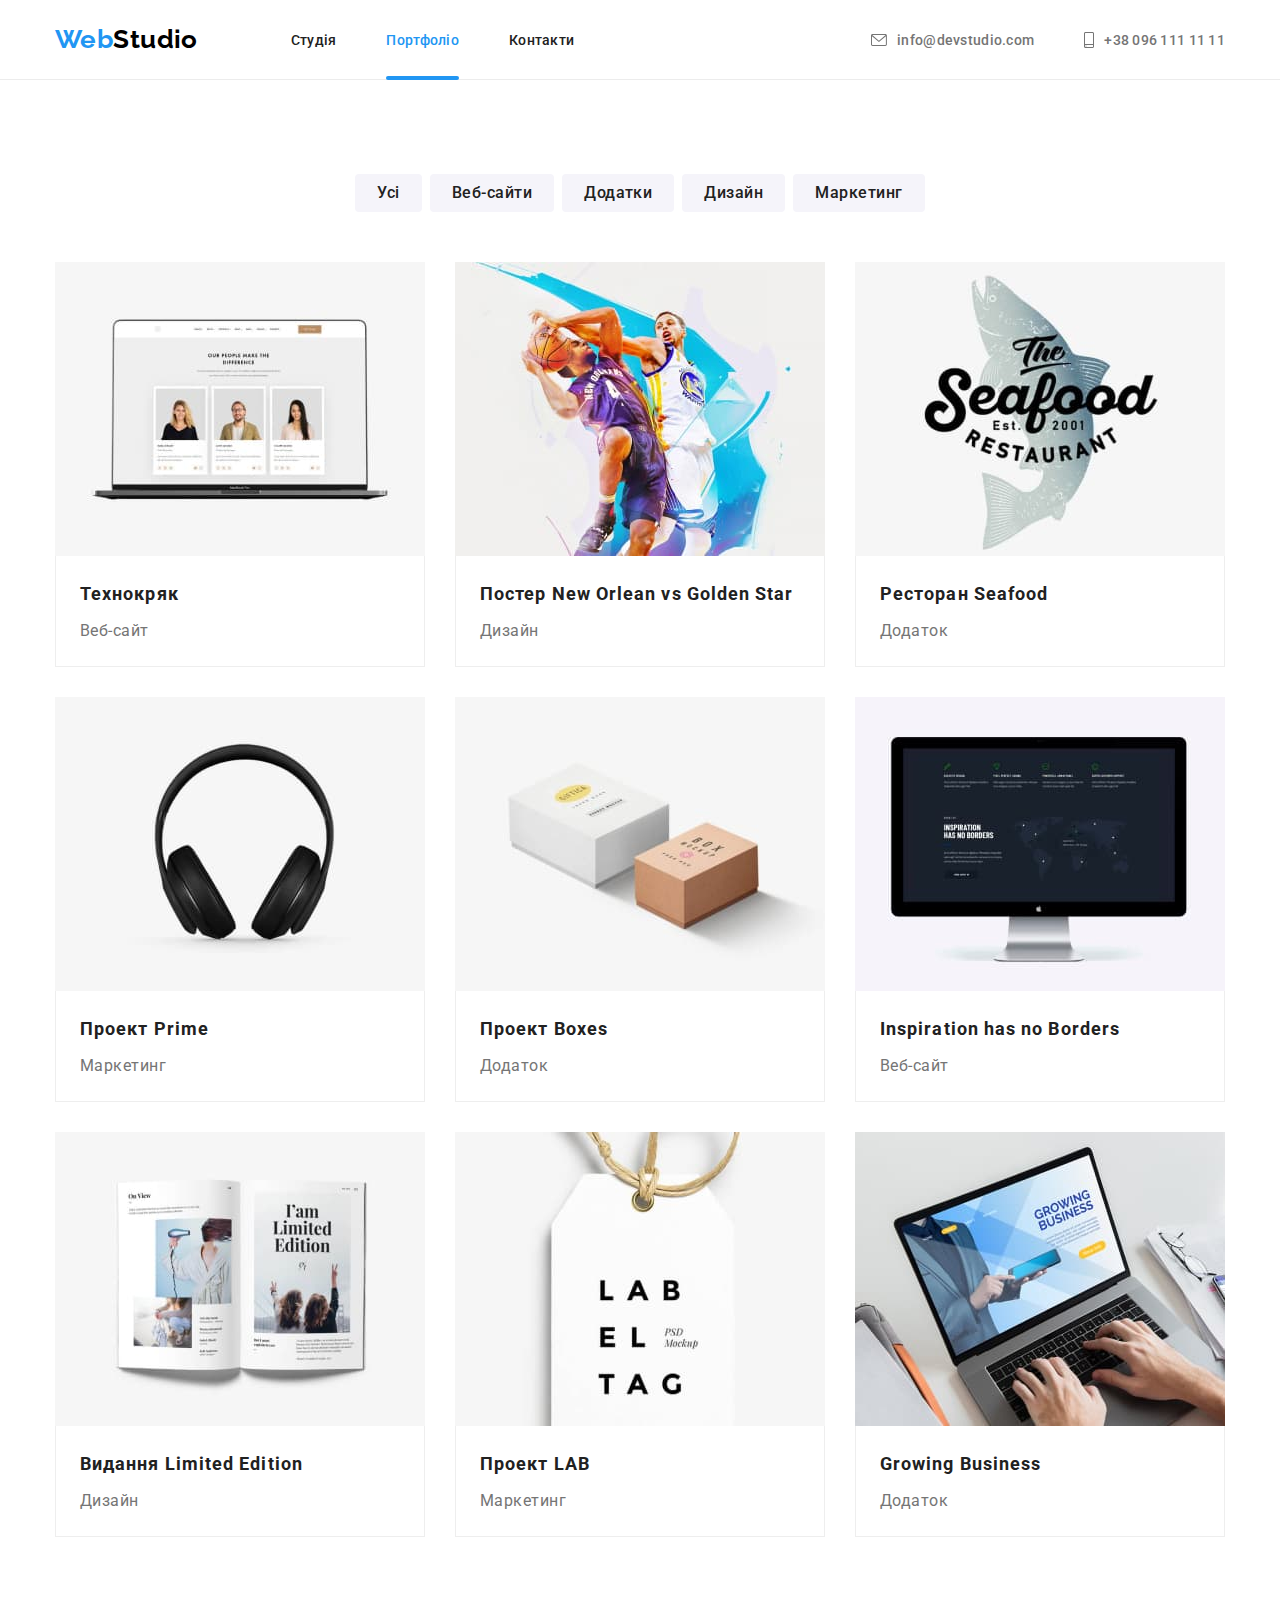
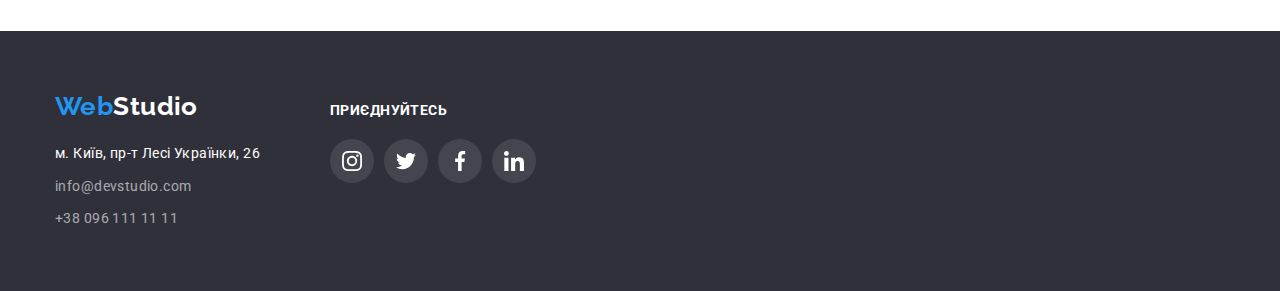
==== portfolio.html @ cc9f0493 "створив репозиторій ДЗ 6" ====
<!DOCTYPE html>
<html lang="uk">
  <head>
    <meta charset="UTF-8" />
    <meta http-equiv="X-UA-Compatible" content="IE=edge" />
    <meta name="viewport" content="width=device-width, initial-scale=1.0" />
    <title>Document</title>
    <link rel="preconnect" href="https://fonts.googleapis.com" />
    <link rel="preconnect" href="https://fonts.gstatic.com" crossorigin />
    <link
      href="https://fonts.googleapis.com/css2?family=Raleway:wght@700&family=Roboto:wght@400;500;700;900&display=swap"
      rel="stylesheet"
    />
    <link
      rel="stylesheet"
      href="https://cdnjs.cloudflare.com/ajax/libs/modern-normalize/1.1.0/modern-normalize.min.css"
    />
    <link rel="stylesheet" href="./css/styles.css" />
  </head>
  <body>
    <!-- шапка   -->
    <header class="page-header">
      <div class="container main-nav">
        <nav class="page-nav">
          <a href="./index.html" class="logo page-logo">Web<span class="studio">Studio</span></a>
          <ul class="site-nav list">
            <li class="main-list"><a href="./index.html" class="link nav-link">Студія</a></li>
            <li class="main-list">
              <a href="./index.html" class="link current nav-link">Портфоліо</a>
            </li>
            <li class="main-list"><a href="./index.html" class="link nav-link">Контакти</a></li>
          </ul>
        </nav>
        <ul class="contact list">
          <li class="main-contact">
            <a class="contact-link" href="mailto:info@devstudio.com"
              ><svg class="icon-contact" width="16px" height="12px">
                <use href="./images/symbol-defs.svg#icon-icon-envelope"></use></svg
              >info@devstudio.com</a
            >
          </li>
          <li class="main-contact">
            <a class="contact-link" href="tel:+380961111111"
              ><svg class="icon-contact" width="10px" height="16px">
                <use href="./images/symbol-defs.svg#icon-icon-smartphone"></use></svg
              >+38 096 111 11 11</a
            >
          </li>
        </ul>
      </div>
    </header>
    <!-- головне   -->
    <main>
      <section class="section portfolio">
        <div class="container">
          <h1 class="visually-hidden">Портфоліо</h1>
          <ul class="list button-secodary">
            <li class="btn-secodary"><button type="button" class="button secodary">Усі</button></li>
            <li class="btn-secodary">
              <button type="button" class="button secodary">Веб-сайти</button>
            </li>
            <li class="btn-secodary">
              <button type="button" class="button secodary">Додатки</button>
            </li>
            <li class="btn-secodary">
              <button type="button" class="button secodary">Дизайн</button>
            </li>
            <li class="btn-secodary">
              <button type="button" class="button secodary">Маркетинг</button>
            </li>
          </ul>
          <ul class="sidebar list">
            <li class="sidebar-list">
              <a class="portfolio-link" href="">
                <div class="portfolio-thumb">
                  <img src="./images/technokryak.jpg" alt="Технокряк" width="370" />
                  <div class="portfolio-overlay">
                    <p class="portfolio-actions">
                      Ресурс пропонує комплексні пропозиції з різним рівнем функціоналу та сервісів.
                      Все це дозволить відвідувачу отримати вичерпні відомості про компанію чи
                      приватну особу.
                    </p>
                  </div>
                </div>

                <div class="sidebar-text">
                  <h2 class="subject">Технокряк</h2>
                  <p>Веб-сайт</p>
                </div>
              </a>
            </li>
            <li class="sidebar-list">
              <a class="portfolio-link" href="">
                <div class="portfolio-thumb">
                  <img
                    src="./images/poster.jpg"
                    alt=" Постер New Orlean vs Golden Star "
                    width="370"
                  />
                  <div class="portfolio-overlay">
                    <p class="portfolio-actions">
                      Ресурс пропонує комплексні пропозиції з різним рівнем функціоналу та сервісів.
                      Все це дозволить відвідувачу отримати вичерпні відомості про компанію чи
                      приватну особу.
                    </p>
                  </div>
                </div>

                <div class="sidebar-text">
                  <h2>Постер New Orlean vs Golden Star</h2>
                  <p>Дизайн</p>
                </div>
              </a>
            </li>
            <li class="sidebar-list">
              <a class="portfolio-link" href="">
                <div class="portfolio-thumb">
                  <img src="./images/seafood.jpg" alt=" Ресторан Seafood " width="370" />
                  <div class="portfolio-overlay">
                    <p class="portfolio-actions">
                      Ресурс пропонує комплексні пропозиції з різним рівнем функціоналу та сервісів.
                      Все це дозволить відвідувачу отримати вичерпні відомості про компанію чи
                      приватну особу.
                    </p>
                  </div>
                </div>

                <div class="sidebar-text">
                  <h2>Ресторан Seafood</h2>
                  <p>Додаток</p>
                </div>
              </a>
            </li>
            <li class="sidebar-list">
              <a class="portfolio-link" href="">
                <div class="portfolio-thumb">
                  <img src="./images/prime.jpg" alt=" Проект Prime " width="370" />
                  <div class="portfolio-overlay">
                    <p class="portfolio-actions">
                      Ресурс пропонує комплексні пропозиції з різним рівнем функціоналу та сервісів.
                      Все це дозволить відвідувачу отримати вичерпні відомості про компанію чи
                      приватну особу.
                    </p>
                  </div>
                </div>

                <div class="sidebar-text">
                  <h2>Проект Prime</h2>
                  <p>Маркетинг</p>
                </div>
              </a>
            </li>
            <li class="sidebar-list">
              <a class="portfolio-link" href="">
                <div class="portfolio-thumb">
                  <img src="./images/boxes.jpg" alt=" Проект Boxes " width="370" />
                  <div class="portfolio-overlay">
                    <p class="portfolio-actions">
                      Ресурс пропонує комплексні пропозиції з різним рівнем функціоналу та сервісів.
                      Все це дозволить відвідувачу отримати вичерпні відомості про компанію чи
                      приватну особу.
                    </p>
                  </div>
                </div>

                <div class="sidebar-text">
                  <h2>Проект Boxes</h2>
                  <p>Додаток</p>
                </div>
              </a>
            </li>
            <li class="sidebar-list">
              <a class="portfolio-link" href="">
                <div class="portfolio-thumb">
                  <img src="./images/borders.jpg" alt=" Inspiration has no Borders " width="370" />
                  <div class="portfolio-overlay">
                    <p class="portfolio-actions">
                      Ресурс пропонує комплексні пропозиції з різним рівнем функціоналу та сервісів.
                      Все це дозволить відвідувачу отримати вичерпні відомості про компанію чи
                      приватну особу.
                    </p>
                  </div>
                </div>

                <div class="sidebar-text">
                  <h2>Inspiration has no Borders</h2>
                  <p>Веб-сайт</p>
                </div>
              </a>
            </li>
            <li class="sidebar-list">
              <a class="portfolio-link" href="">
                <div class="portfolio-thumb">
                  <img src="./images/limited.jpg" alt=" Видання Limited Edition " width="370" />
                  <div class="portfolio-overlay">
                    <p class="portfolio-actions">
                      Ресурс пропонує комплексні пропозиції з різним рівнем функціоналу та сервісів.
                      Все це дозволить відвідувачу отримати вичерпні відомості про компанію чи
                      приватну особу.
                    </p>
                  </div>
                </div>

                <div class="sidebar-text">
                  <h2>Видання Limited Edition</h2>
                  <p>Дизайн</p>
                </div>
              </a>
            </li>
            <li class="sidebar-list">
              <a class="portfolio-link" href="">
                <div class="portfolio-thumb">
                  <img src="./images/lab.jpg" alt=" Проект LAB " width="370" />
                  <div class="portfolio-overlay">
                    <p class="portfolio-actions">
                      Ресурс пропонує комплексні пропозиції з різним рівнем функціоналу та сервісів.
                      Все це дозволить відвідувачу отримати вичерпні відомості про компанію чи
                      приватну особу.
                    </p>
                  </div>
                </div>

                <div class="sidebar-text">
                  <h2>Проект LAB</h2>
                  <p>Маркетинг</p>
                </div>
              </a>
            </li>
            <li class="sidebar-list">
              <a class="portfolio-link" href="">
                <div class="portfolio-thumb">
                  <img src="./images/business.jpg" alt=" Growing Business " width="370" />
                  <div class="portfolio-overlay">
                    <p class="portfolio-actions">
                      Ресурс пропонує комплексні пропозиції з різним рівнем функціоналу та сервісів.
                      Все це дозволить відвідувачу отримати вичерпні відомості про компанію чи
                      приватну особу.
                    </p>
                  </div>
                </div>

                <div class="sidebar-text">
                  <h2>Growing Business</h2>
                  <p>Додаток</p>
                </div>
              </a>
            </li>
          </ul>
        </div>
      </section>
    </main>
    <!-- підвал   -->
    <footer class="footer">
      <div class="container footer-container">
        <div class="footer-logo-contact">
          <a href="./index.html" class="logo footer-logo"
            >Web<span class="footer-studio">Studio</span></a
          >
          <address class="footer-list">
            <ul class="list">
              <li class="footer-contact-list">
                <a
                  class="footer-link"
                  href="https://goo.gl/maps/CPtrU1FHBa2aNyZL9"
                  target="_blank"
                  rel="noopener noreferrer nofollow"
                  >м. Київ, пр-т Лесі Українки, 26</a
                >
              </li>
              <li class="footer-contact-list">
                <a class="footer-contact" href="mailto:info@devstudio.com">info@devstudio.com</a>
              </li>
              <li class="footer-contact-list">
                <a class="footer-contact" href="telto:+380961111111">+38 096 111 11 11</a>
              </li>
            </ul>
          </address>
        </div>

        <div>
          <p class="title-svg">приєднуйтесь</p>
          <ul class="list footer-list-link">
            <li class="list-svg">
              <a class="footer-link-svg" href=""
                ><svg class="footer-svg" width="20" height="20">
                  <use href="./images/symbol-defs.svg#icon-icon-instagram"></use></svg
              ></a>
            </li>
            <li class="list-svg">
              <a class="footer-link-svg" href=""
                ><svg class="footer-svg" width="20" height="20">
                  <use href="./images/symbol-defs.svg#icon-icon-twitter"></use></svg
              ></a>
            </li>
            <li class="list-svg">
              <a class="footer-link-svg" href=""
                ><svg class="footer-svg" width="20" height="20">
                  <use href="./images/symbol-defs.svg#icon-icon-facebook"></use></svg
              ></a>
            </li>
            <li class="list-svg">
              <a class="footer-link-svg" href=""
                ><svg class="footer-svg" width="20" height="20">
                  <use href="./images/symbol-defs.svg#icon-icon-linkedin"></use></svg
              ></a>
            </li>
          </ul>
        </div>
      </div>
    </footer>
  </body>
</html>
---- css/styles.css ----
:root {
        --primari-text-color: #212121;
        --title-text-color: #757575;
        --team-text--background: #ffffff;
        --accent-color: #2196f3;
        --primary-bg-color: #ffffff;
        --studio: #000000;
        --background: #f5f4fa;
        --contact: rgb(255, 255, 255, 0.6);
        --heder-footer: #2f303a;
        --border--headr: #ececec;
        --buttun: #188ce8;
        --border--icon: #eeeeee;
        --link-f-in-twit: #afb1b8;
        --outline--background-color: #c4c4c4;}
    *,
    *::before,
    *::after {
    box-sizing: border-box;}
    
body {
    background-color: var(--primary-bg-color);
    color: var(--primari-text-color);
    font-family: Roboto, sans-serif;
    font-size: 14px;
    letter-spacing: 0.03em;}
h1,
h2,
h3,
p {
    margin: 0;}
ul {
    margin: 0;
    padding-left: 0;}
img {
    display: block;
    max-width: 100%;
    height: auto;}
address {
    font-style: normal;}
    
.container {
    margin: 0 auto;
    max-width: 1200px;
    padding: 0 15px}

.page-header {
    height: 80px;
    border-bottom: 1px solid var(--border--headr);}
.page-nav,
.main-nav {
    display: flex;
    align-items: center;}

.main-list:not(:last-child) {
    margin-right: 50px;}
.main-contact {
    align-items: center;
    font-style: normal;
    font-weight: 500;
    font-size: 14px;
    line-height: 16px;
    letter-spacing: 0.02em;}
.main-contact:not(:last-child) {
    margin-right: 50px;}
.page-logo {
    margin-right: 93px;
    padding-top: 23px;
    padding-bottom: 23px;}
.logo {
    color: var(--accent-color);
    text-decoration: none;
    font-family: 'Raleway', sans-serif;
    font-weight: 700;
    font-size: 26px;
    line-height: 1.2;}
.studio {
    color: var(--studio);
    margin: 0;}

.nav-link {
    position: relative;
    font-weight: 500;
    line-height: 1.14;
    letter-spacing: 0.02em;
    padding: 32px 0;
    transition: color 250ms cubic-bezier(0.4, 0, 0.2, 1);}

.nav-link.current::after {
    position: absolute;
    content: '';
    left: 0;
    bottom: 0;
    display: block;
    width: 100%;
    height: 4px;
    background-color: var(--accent-color);
    border-radius: 2px;
    transform: scaleX(1);}

.nav-link:hover::after,
.nav-link:focus::after {
    transform: scaleX(1);}
.site-nav {
    display: flex;
    font-family: 'Roboto';
    font-style: normal;
    font-weight: 500;
    font-size: 14px;
    line-height: 16px;
    letter-spacing: 0.02em;}

.link:hover,
.link:focus {
    color: var(--accent-color);}
.link {
    color: inherit;
    text-decoration: none;}
.link.current {
    color: var(--accent-color);}
.contact {
    display: flex;
    margin-left: auto;
    list-style: none;
}
.contact.list {
    font-weight: 500;
    line-height: 1.14;
    margin-left: auto;
    letter-spacing: 0.02em;}
.list{
    list-style: none;
    margin: 0;
    padding-left: 0;}
.list-img {
    max-width: 1200px;
    height: auto;}
.list-img:not(:last-child) {
    margin-right: 30px;}
.contact-link {
    color: var(--title-text-color);
    text-decoration: none;
    padding: 32px 0;
    display: flex;
    align-items: center;
    transition: color 250ms cubic-bezier(0.4, 0, 0.2, 1);}
.contact-link .icon-contact {
    margin-right: 10px;
    fill: currentColor;}
.contact.list {
    font-weight: 500;
    line-height: 1.14;
    letter-spacing: 0.02em;}

.contact-link:hover,
.contact-link:focus {
    color: var(--accent-color);}
.hero {
    padding-top: 200px;
    padding-bottom: 200px;
    background-color: var(--outline--background-color);}
.hero, .footer {
    background-color: var(--heder-footer);}
.footer{
    padding-top: 60px;
    padding-bottom: 60px;
    background-color: var(--heder-footer);}
.footer-container {
    display: flex;
    align-items: baseline;}
.hero-title {
    color: var(--primary-bg-color);
    font-family: 'Roboto';
    font-weight: 900;
    font-size: 44px;
    line-height: 1.36;
    text-align: center;
    letter-spacing: 0.06em;
    text-transform: uppercase;
    width: 696px;
    margin: 0 auto;
    margin-bottom: 30px;}
.section.portfolio {
    padding: 94px 0;}
.visually-hidden {
    position: absolute;
    width: 1px;
    height: 1px;
    margin: -1px;
    border: 0;
    padding: 0;
    white-space: nowrap;
    clip-path: inset(100%);
    clip: rect(0 0 0 0);
    overflow: hidden;}
.button {
    font-family: 'Roboto';
    cursor: pointer;
    border: 1px solid transparent;
    display: block;
    font-size: 16px;
    text-align: center;
    font-weight: 500;
    margin: 0 auto;
    box-sizing: border-box;}
.button.secodary {
    color: var(--primari-text-color);
    background-color: var(--background);
    padding: 6px 22px;
    line-height: 1.6;
    letter-spacing: 0.03em;
    border-radius: 4px;
    border: none;
    transition: background-color 250ms cubic-bezier(0.4, 0, 0.2, 1),
            color 250ms cubic-bezier(0.4, 0, 0.2, 1), box-shadow 250ms cubic-bezier(0.4, 0, 0.2, 1);}
.button-secodary {
    display: flex;
    justify-content: center;
    margin-bottom: 50px;}
.button.btn {
    padding: 6px 25px;}
.button.secodary:hover,
.button.secodary:focus {
    color: var(--primary-bg-color);
    background-color: var(--accent-color);
    box-shadow: 0px 3px 1px rgba(0, 0, 0, 0.1), 0px 1px 2px rgba(0, 0, 0, 0.08),
    0px 2px 2px rgba(0, 0, 0, 0.12);}
.btn-secodary:not(:last-child) {
    margin:0 8px 0 0;}
.button.primary:hover,
.button.primary:focus {
    background: var(--buttun);
    box-shadow: 0 4px 4px rgb(0, 0, 0, 0.15);}
.button.btn {
    padding: 6px 25px;}
.button.primary {
    color: var(--primary-bg-color);
    background-color: var(--accent-color);
    min-width: 216px;
    padding: 10px 32px;
    font-weight: 700;
    line-height: 1.88;
    display: flex;
    border-radius: 4px;
    text-align: center;
    align-items: center;
    letter-spacing: 0.06em;
    border: none;
    justify-content: center;
    transition: background-color 250ms cubic-bezier(0.4, 0, 0.2, 1),
    box-shadow 250ms cubic-bezier(0.4, 0, 0.2, 1);}
.feature-list {
    display: flex;}
.feature-list .text {
    color: var(--title-text-color);
    line-height: 1.7;}
.feature-list .title {
    font-size: 14px;
    font-weight: 700;
    line-height: 1.1;
    text-transform: uppercase;
    margin-bottom: 10px;}
.title-text {
    max-width: 270px;
}
.title-text:not(:last-child) {
    margin-right: 30px;}
.text-list {
    display: flex;}
.section {
    padding-top: 94px;
    padding-bottom: 94px;}
.section-sidebar {
    padding-top: 0;}
.section-title {
    color: var(--primari-text-color);
    font-weight: 700;
    font-size: 36px;
    line-height: 1.16;
    text-align: center;
    margin-bottom: 50px;}
.menu-team {
    padding-bottom: 94px;}
.team {
    background-color: var(--background);}
.team-text {
    background-color: var(--primary-bg-color);
    max-width: 270px;
    display: block;
    box-shadow: 0px 1px 3px rgba(0, 0, 0, 0.12), 0px 1px 1px rgba(0, 0, 0, 0.14),
    0px 2px 1px rgba(0, 0, 0, 0.2);
    border-radius: 0px 0px 4px 4px;}
.team-text:not(:last-child) {
    margin-right: 30px;}
.team-list {
    display: flex;}
.team-list h3 {
    font-family: 'Roboto';
    font-weight: 500;
    font-size: 16px;
    line-height: 1.2;
    margin-bottom: 10px;}
.team-list p {
    color: var(--title-text-color);
    font-size: 16px;
    line-height: 1.2;
    margin-bottom: 16px;}
.aside {
    padding: 30px;
    text-align: center;}
.footer-list {
    font-style: normal;
    margin-top: 20px;}
.team-list-link {
    display: flex;
    justify-content: center;
    gap: 10px;}
.team-link {
    display: flex;
    align-items: center;
    justify-content: center;
    width: 44px;
    height: 44px;
    border-radius: 50%;
    color: var(--link-f-in-twit);
    transition: background-color 250ms cubic-bezier(0.4, 0, 0.2, 1),
    color 250ms cubic-bezier(0.4, 0, 0.2, 1);}
.team-link:hover,
.team-link:focus {
    color: var(--team-text--background);
    background-color: var(--accent-color);}
.footer-link,
.footer-studio {
    color: var(--primary-bg-color);
    text-decoration: none;
    transition: color 250ms cubic-bezier(0.4, 0, 0.2, 1)}
.footer-contact {
    color: var(--contact);
    text-decoration: none;
    transition: color 250ms cubic-bezier(0.4, 0, 0.2, 1)}
.footer-logo-contact {
    margin-right: 70px;}
.footer .list {
    line-height: 1.7;}
.footer-list-link {
    display: flex;}

.footer-link:hover,
.footer-link:focus {
    color: var(--accent-color);}

.footer-contact-list:not(:last-child) {
    margin-bottom: 9px;}
.footer-contact {
    color: var(--contact);
    text-decoration: none;}
.footer-contact:hover,
.footer-contact:focus {
    color: var(--accent-color);}
.sidebar {
    display: flex;
    flex-wrap: wrap;}
.sidebar a {
    color: var(--primari-text-color);
    text-decoration: none;}
.sidebar h2 {
    font-weight: 700;
    font-size: 18px;
    line-height: 2;
    letter-spacing: 0.06em;}
.sidebar p {
    color: var(--title-text-color);
    font-size: 16px;
    line-height: 1.9;
    font-family: 'Roboto';
    font-style: normal;
    font-weight: 400;
    line-height: 30px;
    letter-spacing: 0.03em;}
.sidebar-list {
    width: calc((100% - 60px) / 3);
    margin-right: 30px;
    margin-bottom: 30px;}
.sidebar-list:nth-child(3n) {
    margin-right: 0;}
.sidebar-list:nth-last-child(-n + 3) {
    margin-bottom: 0;}
.sidebar-text {
    padding: 20px 24px;
    border-right: 1px solid var(--border--icon);
    border-left: 1px solid var(--border--icon);
    border-bottom: 1px solid var(--border--icon);}
.sidebar-text h2 {
    margin-bottom: 4px;
    font-family: 'Roboto';
    font-style: normal;
    font-weight: 700;
    font-size: 18px;
    line-height: 36px;
    letter-spacing: 0.06em;}


/* ===SVG===*/

.overlay {
    max-width: 1600px;
    height: 600px;
    margin-left: auto;
    margin-right: auto;
    outline: 1px solid var(--outline--background-color);
    background-image: linear-gradient(to right, rgba(47, 48, 58, 0.4), rgba(47, 48, 58, 0.4)),
        url('../images/hero.jpg');
    background-repeat: no-repeat;
    background-position: center;
    background-size: cover;
}
.icon-background {
    display: inline-flex;
    width: 270px;
    height: 120px;
    border-radius: 4px;
    background-color: var(--background);
    margin-bottom: 30px;
    align-items: center;
    justify-content: center;
    background-position: center;}

.icon-feature {
    background-repeat: no-repeat;
    background-size: contain;}

.team-svg {
    fill: currentColor;}
.svg-logo {
    display: flex;}
.svg-logo-list:not(:last-child) {
    width: calc((100% - 150px) / 6);
    margin-right: 30px;}

.svg-logo-link {
    display: flex;
    align-items: center;
    justify-content: center;
    width: 170px;
    height: 92px;
    border: 1px solid var(--link-f-in-twit);
    border-radius: 4px;
    color: var(--link-f-in-twit);
    transition: color 250ms cubic-bezier(0.4, 0, 0.2, 1), border 250ms cubic-bezier(0.4, 0, 0.2, 1);}

.icon-svg {
    fill: currentColor;}

.svg-logo-link:hover,
.svg-logo-link:focus {
    color: var(--accent-color);
    border: 1px solid var(--accent-color);}

.title-svg {
    font-weight: 700;
    font-size: 14px;
    line-height: 1.14;
    letter-spacing: 0.03em;
    text-transform: uppercase;
    margin-bottom: 20px;
    color: var(--primary-bg-color);}

.list-svg:not(:last-child) {
    margin-right: 10px;}

.footer-link-svg {
    display: flex;
    align-items: center;
    justify-content: center;
    width: 44px;
    height: 44px;
    border-radius: 50%;
    color: var(--primary-bg-color);
    background-color: rgba(255, 255, 255, 0.1);
    transition: background-color 250ms cubic-bezier(0.4, 0, 0.2, 1);}

.footer-link-svg:hover,
.footer-link-svg:focus {
    background-color: var(--accent-color);}
.footer-cont-list {
    margin-top: 20px;}

.footer-svg {
    fill: currentColor;}

.portfolio-link {
    color: var(--primari-text-color);
    text-decoration: none;
    transition: transform 250ms cubic-bezier(0.4, 0, 0.2, 1);}
.portfolio-link:hover,
.portfolio-link:focus {
    display: block;
    box-shadow: 0px 1px 1px rgba(0, 0, 0, 0.12), 0px 4px 4px rgba(0, 0, 0, 0.06),
    1px 4px 6px rgba(0, 0, 0, 0.16);}


/* =====модальне вікно===== */

.sidebar-position {
    position: relative;}

.sidebar-text-img {
    font-weight: 700;
    line-height: 1.14;
    display: flex;
    position: absolute;
    width: 100%;
    height: 70px;
    bottom: 0;
    justify-content: center;
    align-items: center;
    text-transform: uppercase;
    color: var(--team-text--background);
    background: rgba(47, 48, 58, 0.8);}

.portfolio-overlay .portfolio-actions {
    font-size: 18px;
    line-height: 1.56;
    padding: 63px 24px;
    color: #ffffff;}

.portfolio-thumb {
    position: relative;
    overflow: hidden;}

.portfolio-overlay {
    display: inline-block;
    position: absolute;
    content: '';
    top: 0;
    left: 0;
    width: 100%;
    height: 100%;
    background-color: rgba(33, 150, 243, 0.9);
    transform: translateY(100%);
    transition: transform 250ms cubic-bezier(0.4, 0, 0.2, 1);}

.portfolio-link:hover .portfolio-overlay,
.portfolio-link:focus .portfolio-overlay {
    transform: translateY(0);}

.modal {
    position: absolute;
    top: 50%;
    left: 50%;
    transform: translate(-50%, -50%);
    min-width: 528px;
    min-height: 581px;
    padding: 15px;
    background-color: var(--primary-bg-color);
    box-shadow: 0px 1px 3px rgba(0, 0, 0, 0.12), 0px 1px 1px rgba(0, 0, 0, 0.14),
        0px 2px 1px rgba(0, 0, 0, 0.2);
    border-radius: 4px;}

.backdrop {
    position: fixed;
    overflow: visible;
    top: 0;
    left: 0;
    width: 100%;
    height: 100%;
    background: rgba(0, 0, 0, 0.2);
    transition: opacity 250ms cubic-bezier(0.4, 0, 0.2, 1)}

.backdrop.is-hidden {
    opacity: 0;
    pointer-events: none;}

.btn-close {
    position: absolute;
    display: flex;
    top: 8px;
    right: 8px;
    width: 30px;
    height: 30px;
    border-radius: 50%;
    align-items: center;
    justify-content: center;
    color: var(--studio);
    background: var(--primary-bg-color);
    border: 1px solid rgba(0, 0, 0, 0.1);}

.icon-close {
    fill: currentColor;}
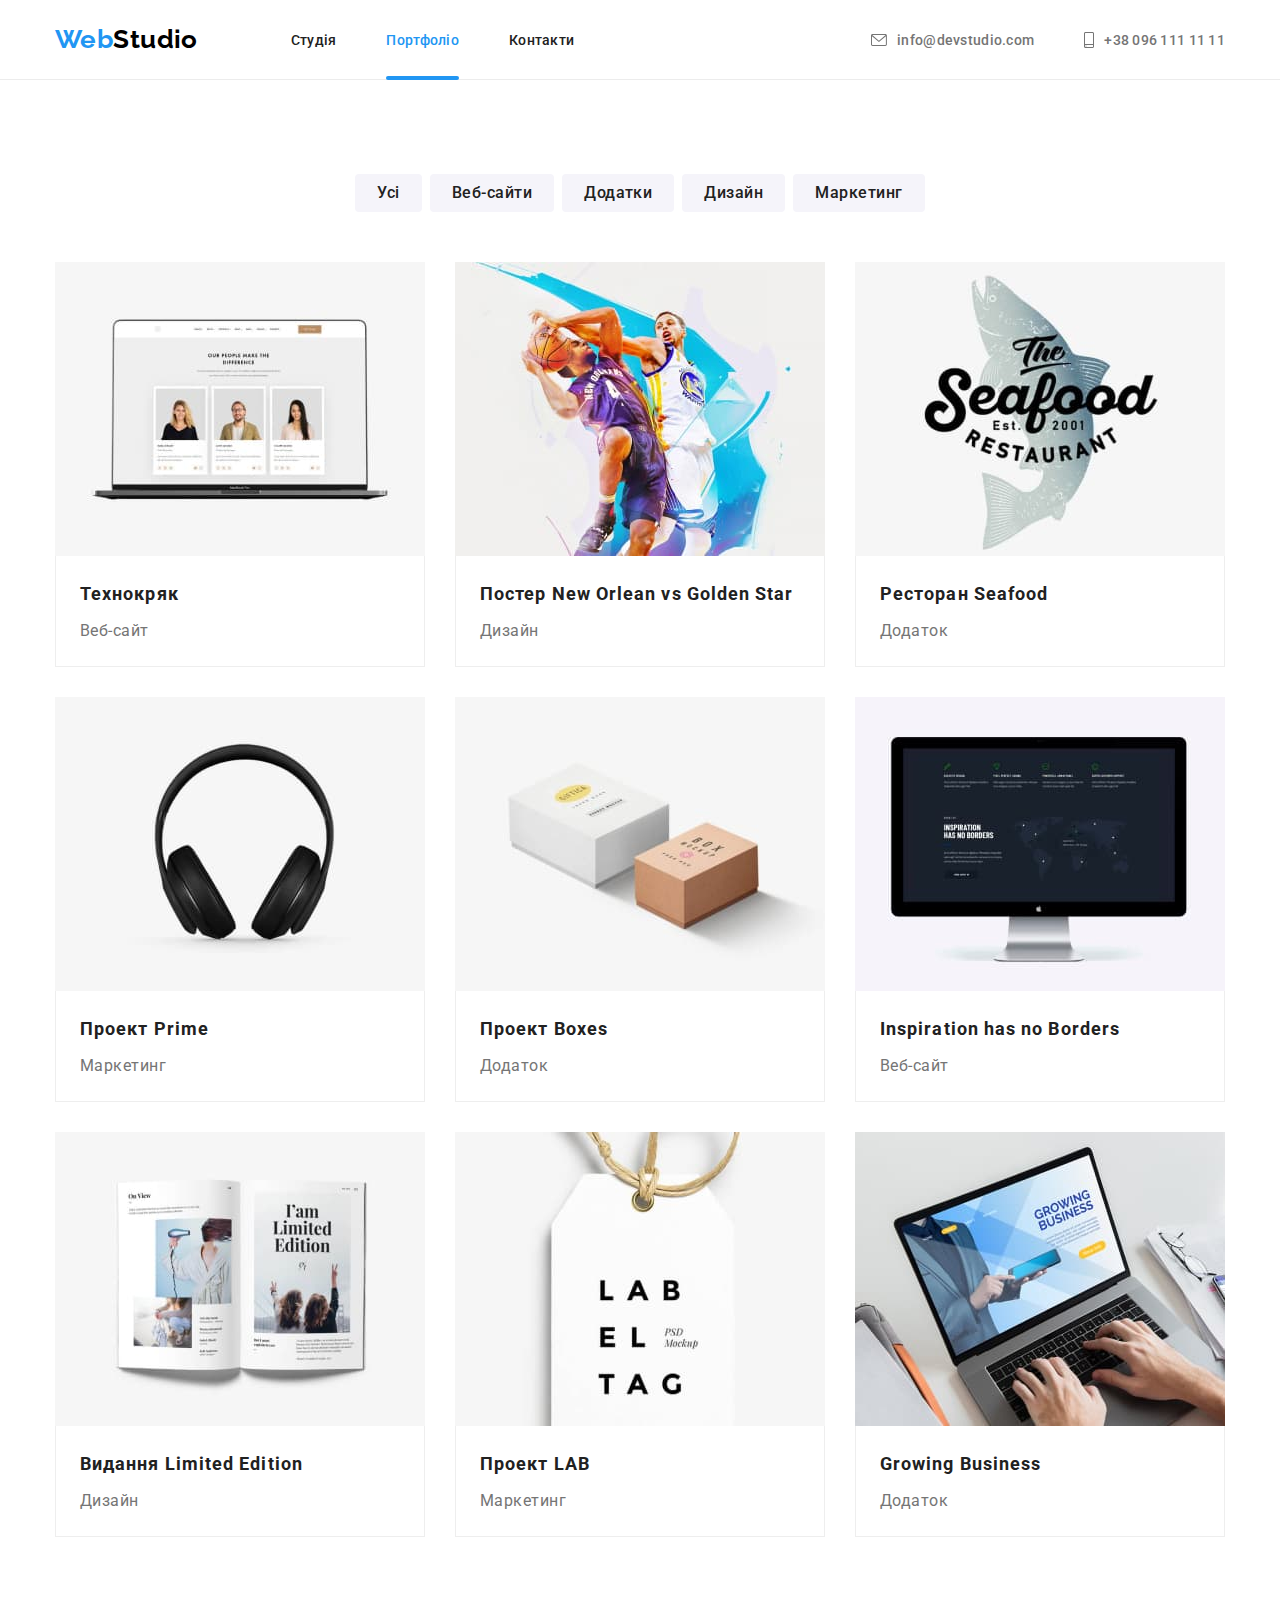
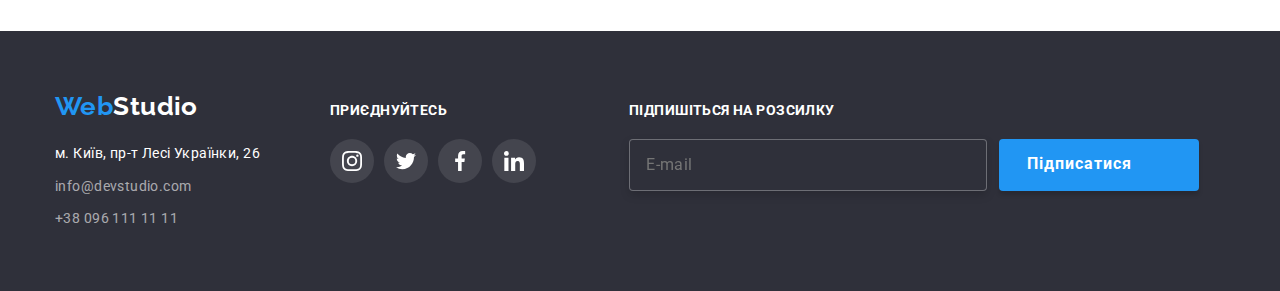
==== commit 979767e9: "робота над ДЗ 6" ====
--- a/portfolio.html
+++ b/portfolio.html
@@ -277,7 +277,7 @@
           </address>
         </div>
 
-        <div>
+        <div class="social">
           <p class="title-svg">приєднуйтесь</p>
           <ul class="list footer-list-link">
             <li class="list-svg">
@@ -306,7 +306,24 @@
             </li>
           </ul>
         </div>
+        <div class="footer-mailing">
+          <p class="title-svg">Підпишіться на розсилку</p>
+          <div class="footer-mail-input">
+            <form>
+              <label class="footer-mail"
+                ><input class="footer-input" type="email" name="mail" placeholder="E-mail"
+              /></label>
+            </form>
+            <button type="button" class="button-mail">
+              Підписатися
+              <svg class="footer-svg svg-btn" width="24" height="24">
+                <use href="./images/icons.svg#icon-icon-send"></use>
+              </svg>
+            </button>
+          </div>
+        </div>
       </div>
     </footer>
+    <script src="./java-script/modal.js"></script>
   </body>
 </html>
--- a/css/styles.css
+++ b/css/styles.css
@@ -357,6 +357,10 @@
 .footer-contact:hover,
 .footer-contact:focus {
     color: var(--accent-color);}
+
+.social {
+    margin-right: 93px;}
+
 .sidebar {
     display: flex;
     flex-wrap: wrap;}
@@ -498,6 +502,54 @@
     box-shadow: 0px 1px 1px rgba(0, 0, 0, 0.12), 0px 4px 4px rgba(0, 0, 0, 0.06),
     1px 4px 6px rgba(0, 0, 0, 0.16);}
 
+.footer-mail-input {
+    display: flex;}
+
+.footer-mail .footer-input {
+    box-sizing: border-box;
+    background: #2f303a;
+    width: 358px;
+    border: 1px solid rgba(255, 255, 255, 0.3);
+    filter: drop-shadow(0px 4px 4px rgba(0, 0, 0, 0.15));
+    border-radius: 4px;}
+
+label {
+    cursor: default;}
+
+.footer-input {
+    font-family: 'Roboto';
+    font-style: normal;
+    font-weight: 400;
+    font-size: 16px;
+    line-height: 1.25;
+    align-items: center;
+    letter-spacing: 0.03em;
+    color: rgba(255, 255, 255, 0.6);
+    padding: 15px 295px 15px 16px;}
+
+.button-mail {
+    font-family: 'Roboto';
+    font-style: normal;
+    font-weight: 700;
+    font-size: 16px;
+    line-height: 1.88;
+    width: 200px;
+    display: flex;
+    align-items: center;
+    text-align: center;
+    letter-spacing: 0.06em;
+    padding: 10px 28px;
+    margin-left: 12px;
+    color: #ffffff;
+    background: #2196f3;
+    box-shadow: 0px 4px 4px rgb(0 0 0 / 15%);
+    border-radius: 4px;
+    border: none;}
+
+.svg-btn {
+    margin-left: 10px;}
+
+
 
 /* =====модальне вікно===== */
 
@@ -550,16 +602,36 @@
     left: 50%;
     transform: translate(-50%, -50%);
     min-width: 528px;
-    min-height: 581px;
-    padding: 15px;
+        min-height: 581px;
+    padding: 40px 0;
     background-color: var(--primary-bg-color);
     box-shadow: 0px 1px 3px rgba(0, 0, 0, 0.12), 0px 1px 1px rgba(0, 0, 0, 0.14),
         0px 2px 1px rgba(0, 0, 0, 0.2);
     border-radius: 4px;}
 
+.button-modal {
+    font-family: 'Roboto';
+    font-style: normal;
+    font-weight: 700;
+    font-size: 16px;
+    line-height: 1.88;
+    padding: 10px 52px;
+    display: flex;
+    align-items: center;
+    text-align: center;
+    justify-content: center;
+    letter-spacing: 0.06em;
+    margin: 0 164px;
+    color: var(--team-text--background);
+    background: var(--accent-color);
+    box-shadow: 0px 4px 4px rgba(0, 0, 0, 0.15);
+    border-radius: 4px;
+    border: none;}
+
 .backdrop {
     position: fixed;
     overflow: visible;
+    z-index: 10;
     top: 0;
     left: 0;
     width: 100%;
@@ -587,3 +659,119 @@
 
 .icon-close {
     fill: currentColor;}
+
+.form-title {
+    margin-bottom: 12px;
+    font-weight: 700;
+    font-size: 20px;
+    line-height: 1.15;
+    text-align: center;}
+
+.form-field .form-label {
+    font-size: 12px;
+    line-height: 1.17;
+    letter-spacing: 0.01em;
+    color: var(--title-text-color);
+    margin-bottom: 4px;}
+
+.form-field {
+    display: flex;
+    flex-direction: column;
+    width: 100%;
+    padding: 0 40px;
+    margin-bottom: 20px;}
+
+.form-input {
+    font-family: Roboto, sans-serif;
+    font-size: 16px;
+    letter-spacing: 0.03em;
+    color: var(--primari-text-color);
+    width: 100%;
+    padding: 12px 0;
+    padding-left: 42px;
+    border: 1px solid rgba(33, 33, 33, 0.2);
+    border-radius: 4px;
+    outline: none;
+    transition: border 250ms cubic-bezier(0.4, 0, 0.2, 1),
+    border-radius 250ms cubic-bezier(0.4, 0, 0.2, 1), color 250ms cubic-bezier(0.4, 0, 0.2, 1);}
+
+.input-svg {
+    position: relative;
+    height: 40px;
+    margin-bottom: 10px;}
+
+.form-input:hover,
+.form-input:focus {
+    border: 1px solid var(--accent-color);
+    border-radius: 4px;
+    color: var(--primari-text-color);}
+
+.name-svg {
+    position: absolute;
+    fill: currentColor;
+    top: 50%;
+    left: 12px;
+    transform: translateY(-50%);
+    transition: color 250ms cubic-bezier(0.4, 0, 0.2, 1);}
+
+.form-input:hover~.name-svg,
+.form-input:focus~.name-svg {
+    color: var(--accent-color);}
+
+.form-comment {
+    resize: none;
+    width: 448px;
+    height: 120px;
+    font-family: 'Roboto';
+    font-style: normal;
+    font-weight: 400;
+    font-size: 12px;
+    line-height: 1.17;
+    letter-spacing: 0.01em;
+    padding: 12px 16px;
+    color: rgba(117, 117, 117, 0.5);
+    border: 1px solid rgba(33, 33, 33, 0.2);
+    border-radius: 4px;}
+
+.checkbox {
+    display: flex;
+    align-items: center;
+    justify-content: center;
+    margin-bottom: 30px;}
+
+.checkbox-svg-border {
+    display: flex;
+    align-items: center;
+    justify-content: center;
+    width: 16px;
+    height: 15px;
+    border: 2px solid var(--primari-text-color);
+    margin-right: 7px;
+    border-radius: 2px;}
+
+.checkbox-input:checked+.checkbox-svg-border {
+    background: var(--accent-color);
+    border: none;}
+
+.checkbox-input {
+    position: absolute;
+    width: 1px;
+    height: 1px;
+    margin: -1px;
+    border: 0;
+    padding: 0;
+    white-space: nowrap;
+    clip-path: inset(100%);
+    clip: rect(0 0 0 0);
+    overflow: hidden;}
+
+.checkbox-label {
+    display: flex;
+    line-height: 1.7;
+    align-items: center;
+    color: var(--title-text-color);}
+
+.checkbox-label-link {
+    text-decoration-line: underline;
+    color: var(--accent-color);
+margin-left: 5px;}
